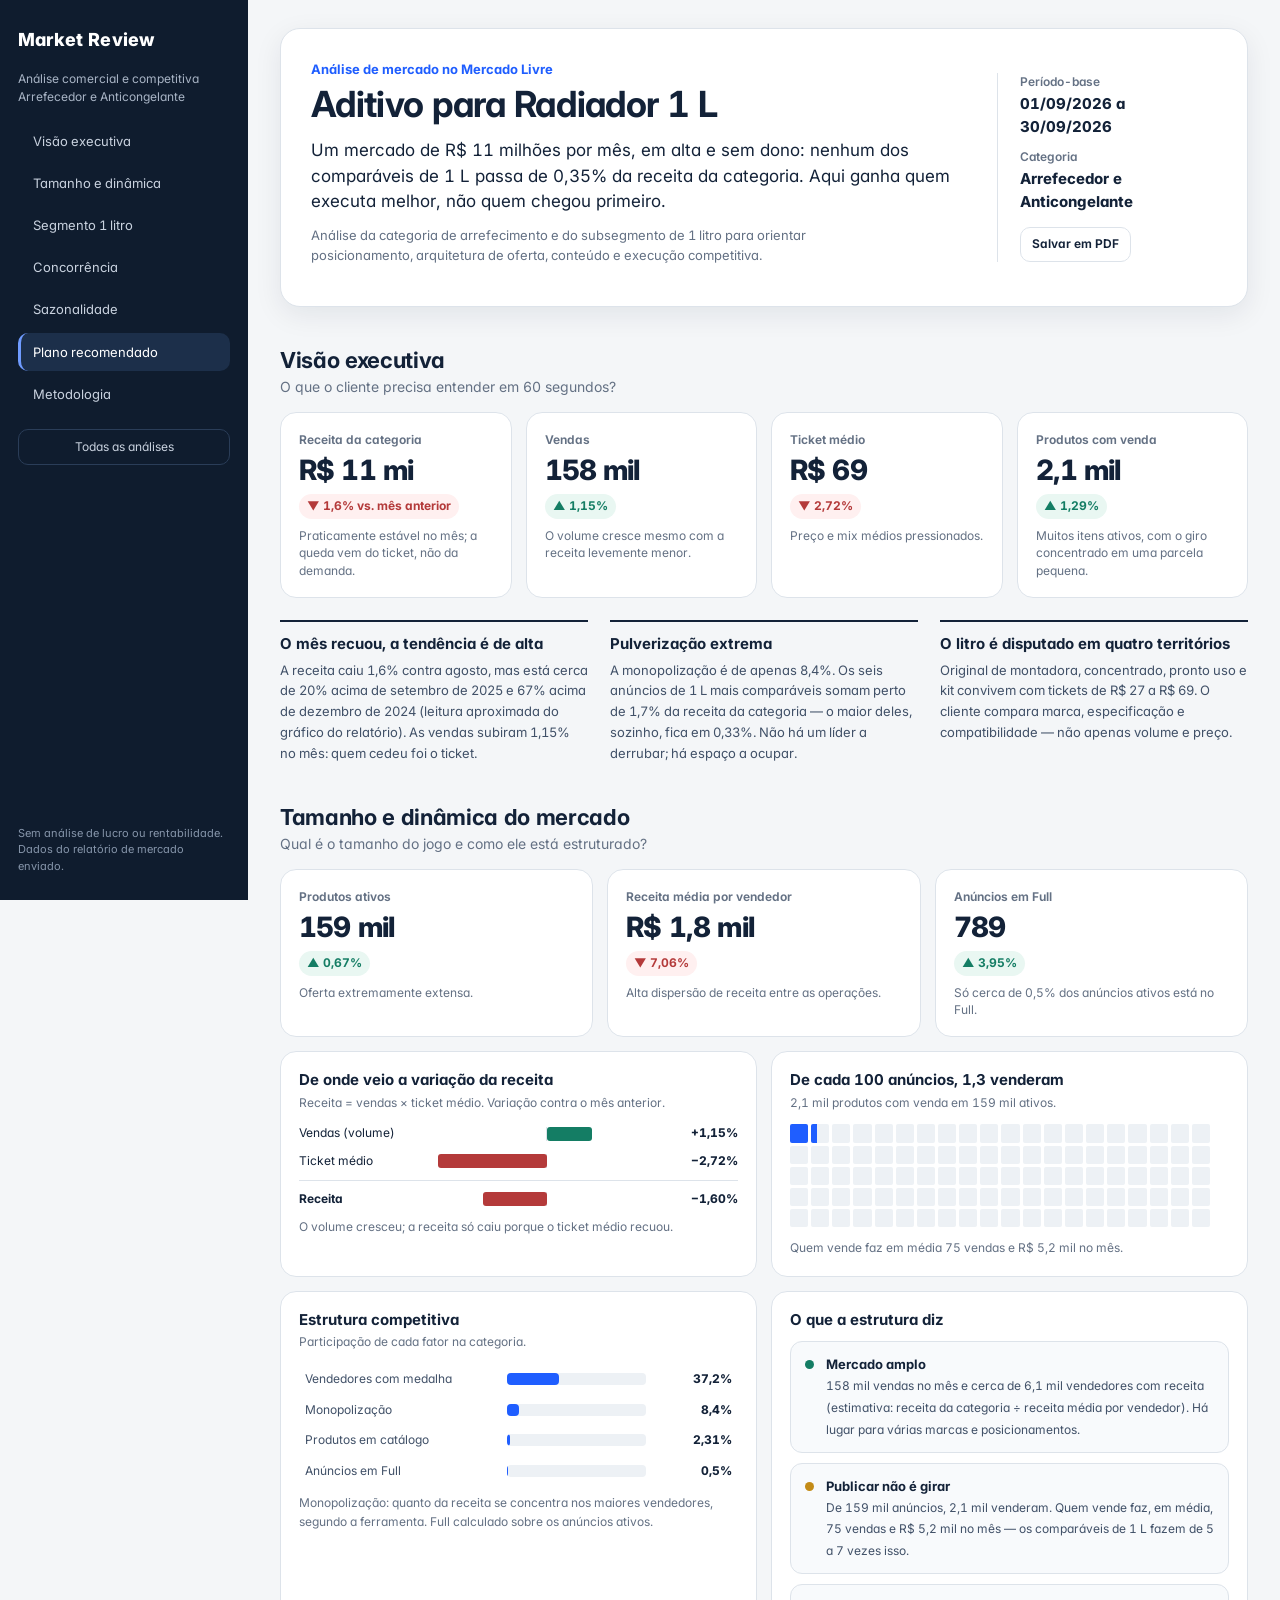
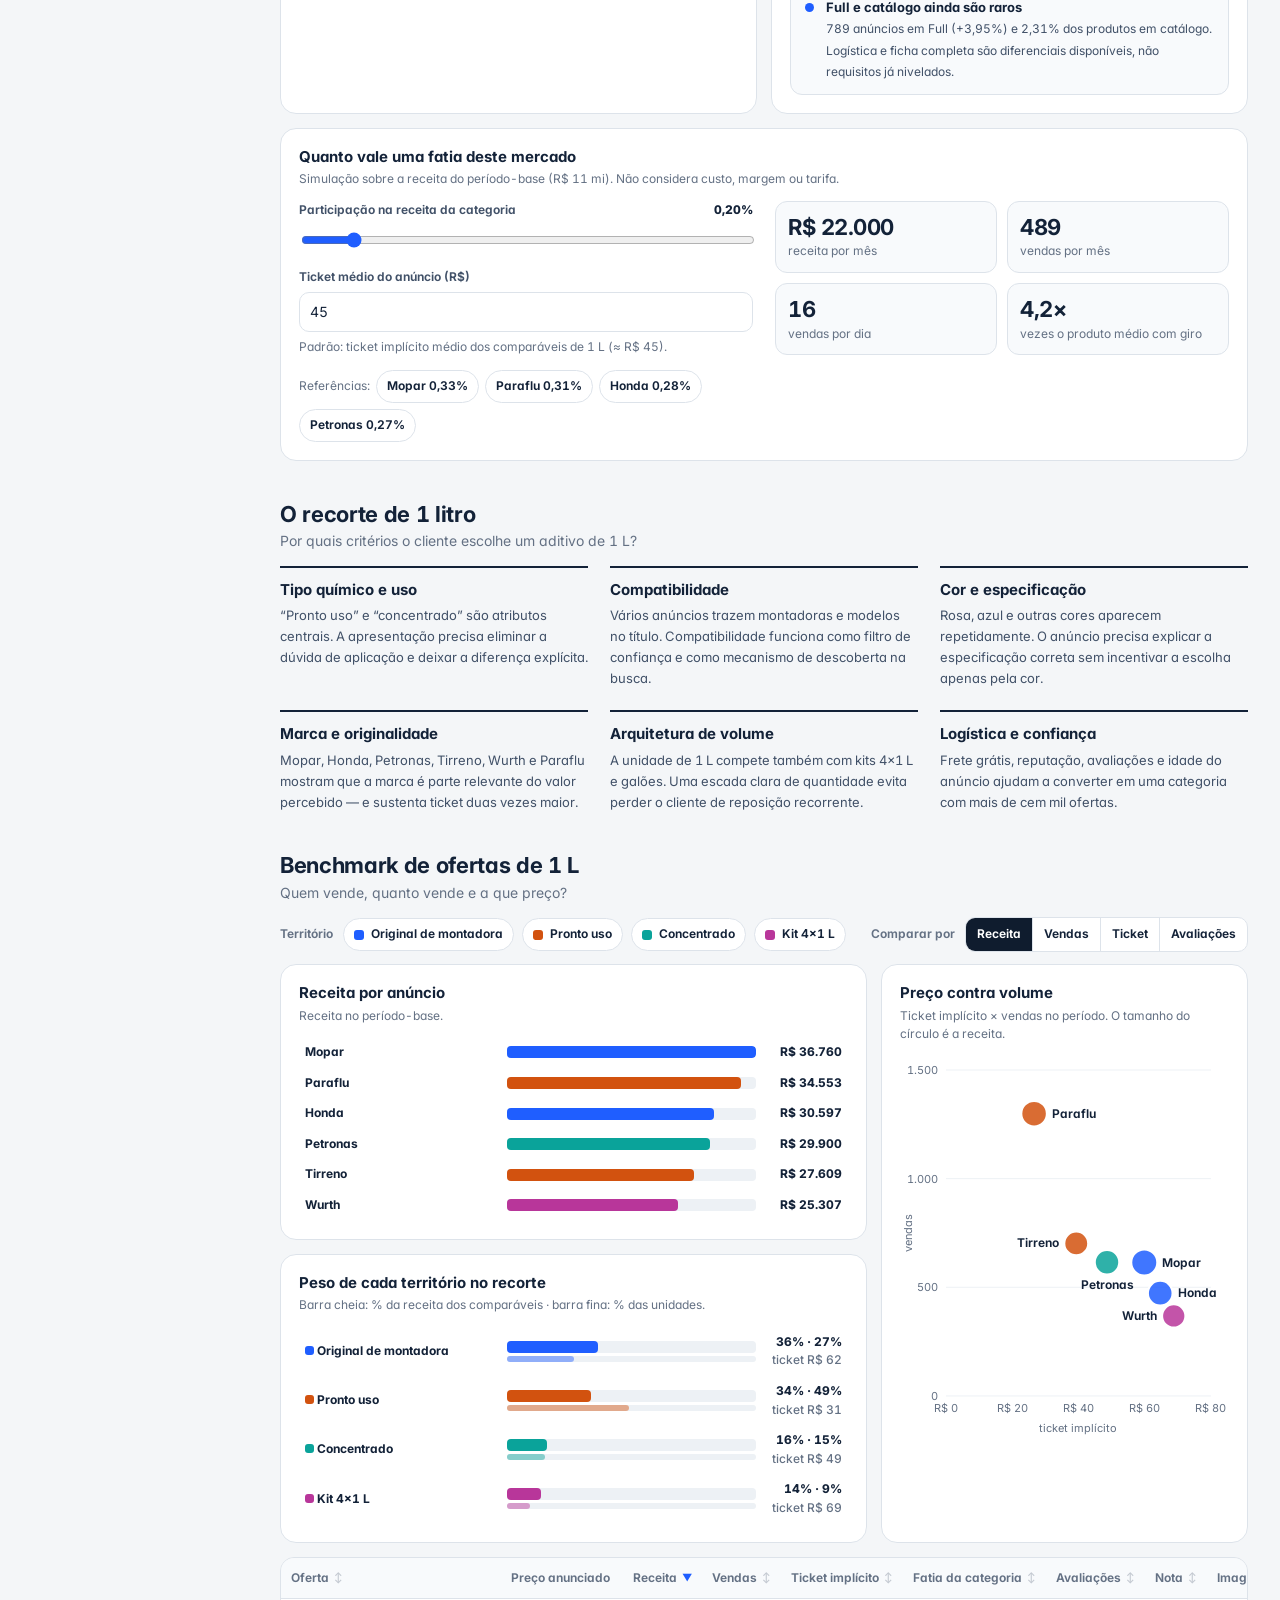
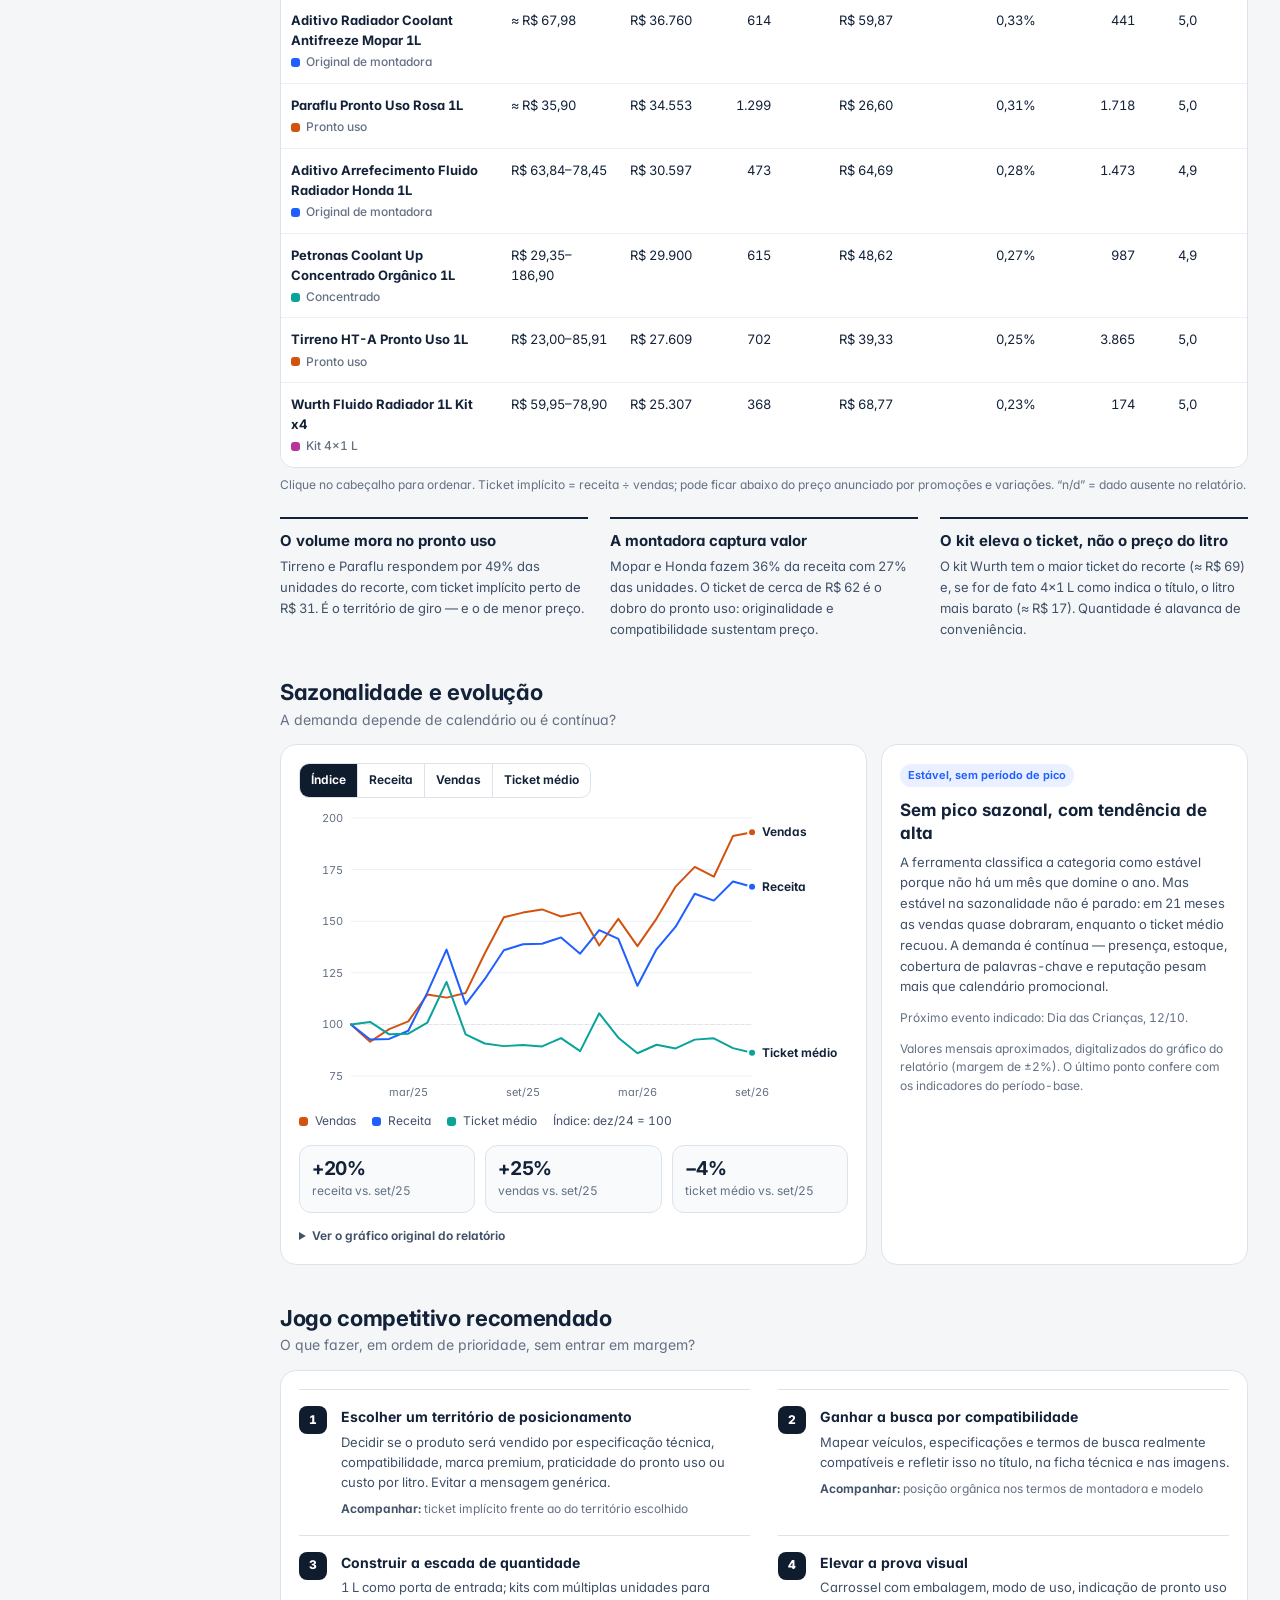
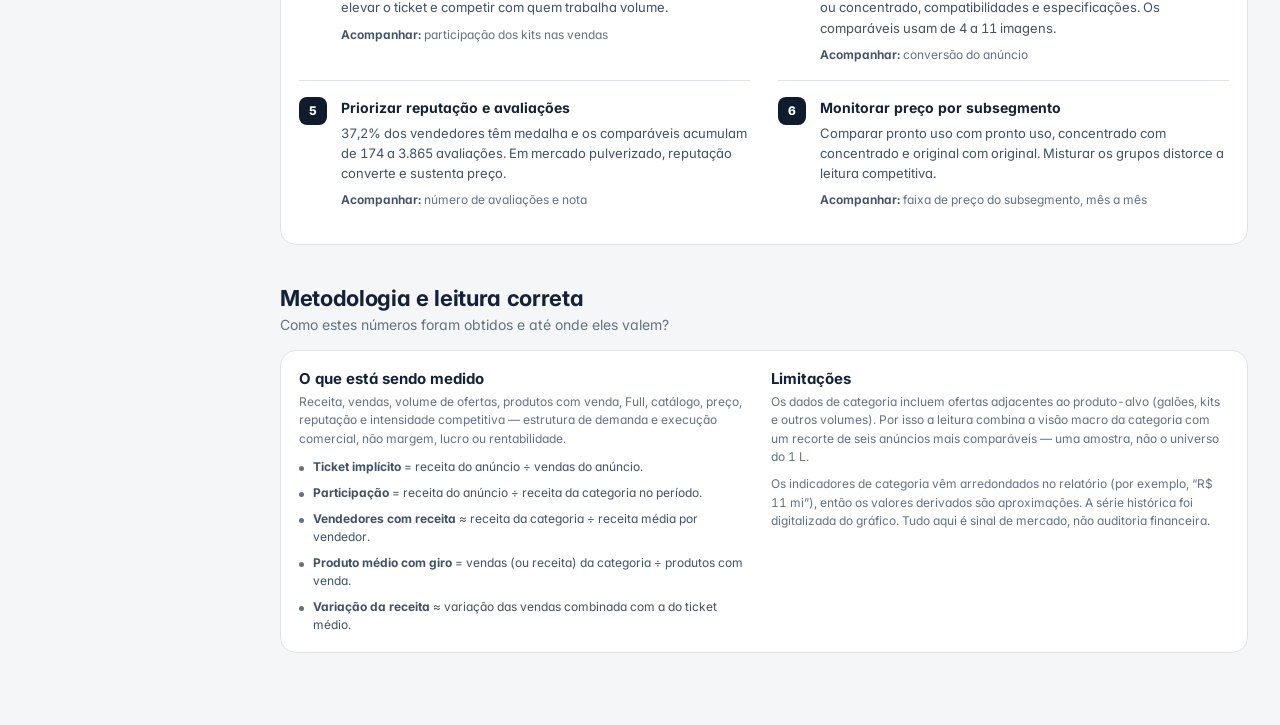
==== aditivo_radiador_1l.html @ 7c70fed5 "Publica análises de mercado interativas (radiador 1 L e lubrificante 200 ml) Site estático com índic" ====
<!doctype html>
<html lang="pt-BR">
<head>
<meta charset="utf-8">
<meta name="viewport" content="width=device-width,initial-scale=1">
<title>Aditivo para Radiador 1 L — Análise de Mercado</title>
<meta name="description" content="Análise de mercado da categoria Arrefecedor e Anticongelante e do subsegmento de 1 litro no Mercado Livre.">
<link rel="icon" href="data:image/svg+xml,%3Csvg xmlns=%27http://www.w3.org/2000/svg%27 viewBox=%270 0 32 32%27%3E%3Crect width=%2732%27 height=%2732%27 rx=%277%27 fill=%27%230f1c2e%27/%3E%3Cpath d=%27M7 22l6-7 5 4 7-9%27 fill=%27none%27 stroke=%27%236f9bff%27 stroke-width=%273%27 stroke-linecap=%27round%27 stroke-linejoin=%27round%27/%3E%3C/svg%3E">
<link rel="preconnect" href="https://fonts.googleapis.com">
<link rel="preconnect" href="https://fonts.gstatic.com" crossorigin>
<link href="https://fonts.googleapis.com/css2?family=Inter:wght@400;500;600;700;800&display=swap" rel="stylesheet">
<link rel="stylesheet" href="assets/css/style.css">
</head>
<body data-analise="radiador">
<div id="app"><noscript>Esta análise precisa de JavaScript para ser exibida.</noscript></div>
<script src="assets/js/data-radiador.js"></script>
<script src="assets/js/app.js"></script>
</body>
</html>
---- assets/css/style.css ----
/* Market Review — sistema visual (ver PADRAO_REUTILIZAVEL.md) */
:root{
  --bg:#f4f6f8;--paper:#fff;--ink:#132238;--ink2:#415168;--muted:#647184;--line:#dde3ea;--soft:#f8fafc;--track:#edf1f5;
  --blue:#1f5eff;--bluebg:#eaf0ff;--green:#147d64;--greenbg:#e9f7f2;--amber:#9a6500;--amberbg:#fff6df;--red:#b43a3a;--redbg:#fff0f0;
  --side:#0f1c2e;
  /* séries categóricas (validadas para daltonismo) */
  --s1:#1f5eff;--s2:#d2520f;--s3:#0aa39a;--s4:#b8369a;
  --r-lg:20px;--r:16px;--r-sm:10px;
  --shadow:0 8px 28px rgba(14,30,55,.08);
}
*{box-sizing:border-box}
html{scroll-behavior:smooth;-webkit-text-size-adjust:100%}
body{margin:0;font-family:Inter,ui-sans-serif,system-ui,-apple-system,"Segoe UI",Roboto,sans-serif;background:var(--bg);color:var(--ink);font-size:14px;line-height:1.55;font-feature-settings:"tnum" 1,"cv11" 1}
a{color:inherit}
h1,h2,h3,p{margin:0}
button{font:inherit;color:inherit}
:focus-visible{outline:2px solid var(--blue);outline-offset:2px;border-radius:6px}
.num{font-variant-numeric:tabular-nums}

/* ---------- estrutura ---------- */
.shell{display:grid;grid-template-columns:248px minmax(0,1fr);min-height:100vh}
.side{position:sticky;top:0;height:100vh;background:var(--side);color:#fff;padding:26px 18px;display:flex;flex-direction:column;gap:16px;overflow:auto}
.brand{font-weight:800;font-size:18px;letter-spacing:.01em;text-decoration:none;display:block}
.side .meta{font-size:12px;color:#a8b4c5;line-height:1.5}
.nav{display:flex;flex-direction:column;gap:4px}
.nav a{padding:9px 12px;border-radius:var(--r-sm);color:#c9d2df;font-size:13px;text-decoration:none;border-left:3px solid transparent}
.nav a:hover{background:#18283f;color:#fff}
.nav a.active{background:#1c2f4a;color:#fff;border-left-color:#6f9bff}
.side .back{font-size:12px;color:#c9d2df;text-decoration:none;padding:8px 12px;border:1px solid #2a3d58;border-radius:var(--r-sm);text-align:center}
.side .back:hover{background:#18283f;color:#fff}
.side .foot{margin-top:auto;font-size:11px;color:#8695aa;line-height:1.5}
.main{padding:28px 32px 72px;max-width:1320px;width:100%;margin:0 auto}

/* ---------- abertura ---------- */
.hero{background:var(--paper);border:1px solid var(--line);border-radius:var(--r-lg);padding:30px;box-shadow:var(--shadow);display:grid;grid-template-columns:minmax(0,1.5fr) minmax(220px,.5fr);gap:28px;align-items:start}
.hero .context{font-size:13px;font-weight:700;color:var(--blue)}
h1{font-size:clamp(26px,3.2vw,36px);line-height:1.08;letter-spacing:-.025em;margin:6px 0 14px}
.verdict{font-size:17px;line-height:1.5;color:var(--ink);max-width:62ch}
.hero .lede{color:var(--muted);max-width:68ch;margin-top:10px;font-size:13px}
.period{border-left:1px solid var(--line);padding-left:22px;display:grid;gap:10px}
.period dt{font-size:12px;color:var(--muted);font-weight:600}
.period dd{margin:0;font-weight:750;font-size:15px}
.hero-actions{display:flex;gap:8px;flex-wrap:wrap;margin-top:4px}

/* ---------- seções ---------- */
.section{margin-top:40px;scroll-margin-top:16px}
.section-head{margin-bottom:14px}
.section-head h2{font-size:22px;letter-spacing:-.015em;line-height:1.2}
.section-head .q{font-size:14px;color:var(--muted);margin-top:3px}
.grid{display:grid;gap:14px}
.g4{grid-template-columns:repeat(4,minmax(0,1fr))}
.g3{grid-template-columns:repeat(3,minmax(0,1fr))}
.g2{grid-template-columns:repeat(2,minmax(0,1fr))}
.g21{grid-template-columns:minmax(0,1.6fr) minmax(0,1fr)}
.mt{margin-top:14px}
.card{background:var(--paper);border:1px solid var(--line);border-radius:var(--r);padding:18px}
.card h3{font-size:15px;line-height:1.3;margin-bottom:4px}
.card .hint{font-size:12px;color:var(--muted);margin-bottom:12px}
.note{font-size:12px;color:var(--muted);line-height:1.55}

/* KPI */
.metric .label{font-size:12px;color:var(--muted);font-weight:650}
.metric .value{font-size:28px;font-weight:800;letter-spacing:-.03em;margin-top:6px;line-height:1.1}
.delta{display:inline-flex;align-items:center;gap:4px;font-size:12px;font-weight:700;margin-top:8px;padding:3px 8px;border-radius:999px}
.delta.down{color:var(--red);background:var(--redbg)}
.delta.up{color:var(--green);background:var(--greenbg)}
.delta.flat{color:var(--amber);background:var(--amberbg)}
.metric .sub{font-size:12px;color:var(--muted);margin-top:8px;line-height:1.45}

/* insights: texto corrido, sem caixa */
.insights{display:grid;grid-template-columns:repeat(3,minmax(0,1fr));gap:22px;margin-top:22px}
.insights article{border-top:2px solid var(--ink);padding-top:12px}
.insights h3{font-size:15px;margin-bottom:6px;line-height:1.3}
.insights p{font-size:13px;color:var(--ink2);line-height:1.6}

.callouts{display:grid;gap:10px}
.callout{display:flex;gap:12px;align-items:flex-start;padding:12px 14px;border-radius:12px;background:var(--soft);border:1px solid var(--line)}
.callout strong{display:block;font-size:13px}
.callout span{font-size:12px;color:var(--ink2);line-height:1.5}
.dot{width:9px;height:9px;border-radius:50%;margin-top:6px;flex:0 0 auto}
.dot.blue{background:var(--blue)}.dot.green{background:var(--green)}.dot.amber{background:#c38b17}.dot.red{background:var(--red)}

/* barras */
.barrow{display:grid;grid-template-columns:minmax(110px,190px) 1fr auto;gap:12px;align-items:center;padding:6px 6px;border-radius:8px}
.barrow:hover{background:var(--soft)}
.barlabel{font-size:12px;color:var(--ink2);white-space:nowrap;overflow:hidden;text-overflow:ellipsis}
.barlabel b{color:var(--ink)}
.bar{height:12px;background:var(--track);border-radius:4px;overflow:hidden}
.fill{height:100%;background:var(--blue);border-radius:0 4px 4px 0;transition:width .35s ease}
.barvalue{font-size:12px;font-weight:750;text-align:right;min-width:74px}
.barrow.is-target .barlabel b::after{content:" · alvo";color:var(--blue);font-weight:700}

/* decomposição (barras divergentes) */
.div-row{display:grid;grid-template-columns:120px 1fr 64px;gap:10px;align-items:center;margin:9px 0;font-size:12px}
.div-track{position:relative;height:14px;background:linear-gradient(var(--line),var(--line)) center/1px 100% no-repeat}
.div-bar{position:absolute;top:0;bottom:0;border-radius:3px}
.div-bar.neg{background:var(--red);right:50%}.div-bar.pos{background:var(--green);left:50%}
.div-row .v{font-weight:750;text-align:right}

/* waffle */
.waffle{display:grid;grid-template-columns:repeat(20,1fr);gap:3px;max-width:420px}
.waffle i{aspect-ratio:1;border-radius:2px;background:var(--track);display:block;position:relative;overflow:hidden}
.waffle i.on{background:var(--blue)}
.waffle i.part::after{content:"";position:absolute;inset:0;background:var(--blue);width:var(--w)}

/* controles */
.controls{display:flex;gap:8px;flex-wrap:wrap;align-items:center;margin-bottom:12px}
.controls .lbl{font-size:12px;color:var(--muted);font-weight:650;margin-right:2px}
.seg{display:inline-flex;border:1px solid var(--line);border-radius:var(--r-sm);overflow:hidden;background:#fff}
.seg button{border:0;background:transparent;padding:7px 11px;font-size:12px;font-weight:650;cursor:pointer;border-right:1px solid var(--line)}
.seg button:last-child{border-right:0}
.seg button[aria-pressed=true]{background:var(--side);color:#fff}
.btn{border:1px solid var(--line);background:#fff;padding:7px 11px;border-radius:var(--r-sm);font-size:12px;font-weight:650;cursor:pointer;text-decoration:none;display:inline-flex;align-items:center;gap:6px}
.btn:hover{border-color:#b9c4d2}
.chip{border:1px solid var(--line);background:#fff;padding:6px 10px;border-radius:999px;font-size:12px;font-weight:650;cursor:pointer;display:inline-flex;align-items:center;gap:7px}
.chip .sw{width:10px;height:10px;border-radius:3px;background:var(--c,#99a)}
.chip[aria-pressed=false]{opacity:.45}
.spacer{flex:1}

/* tabela */
.table-wrap{overflow:auto;border:1px solid var(--line);border-radius:14px;background:#fff}
.table{width:100%;border-collapse:collapse;min-width:980px}
.table th{font-size:12px;color:var(--muted);text-align:left;padding:0;border-bottom:1px solid var(--line);background:var(--soft);white-space:nowrap;font-weight:650}
.table th button{all:unset;cursor:pointer;display:flex;align-items:center;gap:5px;padding:11px 10px;width:100%;box-sizing:border-box}
.table th.r button{justify-content:flex-end}
.table th button:hover{color:var(--ink)}
.table th button:focus-visible{outline:2px solid var(--blue);outline-offset:-2px}
.table th .arrow{font-size:10px;opacity:.35}
.table th[aria-sort] .arrow{opacity:1;color:var(--blue)}
.table td{font-size:13px;padding:11px 10px;border-bottom:1px solid #edf0f4;vertical-align:top}
.table td.r{text-align:right;font-variant-numeric:tabular-nums;white-space:nowrap}
.table tr:last-child td{border-bottom:0}
.table tbody tr:hover td{background:var(--soft)}
.table tr.is-target td{background:#f5f8ff}
.table tr.is-target td:first-child{box-shadow:inset 3px 0 0 var(--blue)}
.table .offer{font-weight:700;min-width:200px}
.table .offer small{display:flex;align-items:center;gap:6px;font-weight:500;color:var(--muted);font-size:12px;margin-top:3px}
.sw{display:inline-block;width:9px;height:9px;border-radius:3px;background:var(--c,#99a);flex:0 0 auto}
.tag{display:inline-flex;padding:3px 8px;border-radius:999px;background:#f1f4f8;color:var(--ink2);font-weight:650;font-size:11px;white-space:nowrap}
.tag.blue{background:var(--bluebg);color:var(--blue)}
.nd{color:#9aa5b4}

/* gráficos SVG */
.chart{position:relative;width:100%}
.chart svg{display:block;width:100%;height:auto;overflow:visible}
.chart text{font-family:inherit;font-size:11px;fill:var(--muted)}
.chart .lab{fill:var(--ink);font-weight:650;font-size:12px}
.chart .grid line{stroke:var(--track)}
.chart .axis{stroke:var(--line)}
.legend{display:flex;gap:16px;flex-wrap:wrap;font-size:12px;color:var(--ink2);margin-top:8px}
.legend span{display:inline-flex;align-items:center;gap:7px}
#tip{position:fixed;z-index:50;pointer-events:none;background:#fff;border:1px solid var(--line);border-radius:10px;box-shadow:0 10px 30px rgba(14,30,55,.16);padding:10px 12px;font-size:12px;min-width:150px;max-width:280px;opacity:0;transition:opacity .12s}
#tip.show{opacity:1}
#tip b{display:block;font-size:12px;margin-bottom:4px}
#tip .row{display:flex;justify-content:space-between;gap:16px;color:var(--ink2)}
#tip .row strong{color:var(--ink);font-variant-numeric:tabular-nums}

.statline{display:grid;grid-template-columns:repeat(3,minmax(0,1fr));gap:10px;margin-top:14px}
.stat{padding:12px;border-radius:12px;background:var(--soft);border:1px solid var(--line)}
.stat b{display:block;font-size:19px;letter-spacing:-.02em;line-height:1.2}
.stat span{font-size:12px;color:var(--muted);line-height:1.4;display:block;margin-top:3px}

details.orig{margin-top:14px;font-size:12px;color:var(--muted)}
details.orig summary{cursor:pointer;font-weight:650;color:var(--ink2)}
details.orig img{width:100%;border:1px solid var(--line);border-radius:12px;margin-top:10px;display:block}

/* simuladores */
.sim{display:grid;grid-template-columns:minmax(0,1fr) minmax(0,1fr);gap:22px;align-items:start}
.field{display:grid;gap:6px;margin-bottom:14px}
.field label{font-size:12px;font-weight:650;color:var(--ink2);display:flex;justify-content:space-between;gap:10px}
.field label output{color:var(--ink);font-weight:800}
input[type=range]{width:100%;accent-color:var(--blue);height:24px}
input[type=number]{border:1px solid var(--line);border-radius:var(--r-sm);padding:8px 10px;font:inherit;width:100%;background:#fff;color:var(--ink)}
.presets{display:flex;gap:6px;flex-wrap:wrap}
.result{display:grid;grid-template-columns:repeat(2,minmax(0,1fr));gap:10px}
.result .stat b{font-size:22px}

/* plano */
.plan{display:grid;grid-template-columns:repeat(2,minmax(0,1fr));gap:0 28px;counter-reset:step}
.step{display:grid;grid-template-columns:30px 1fr;gap:12px;padding:16px 0;border-top:1px solid var(--line)}
.step .n{width:28px;height:28px;border-radius:8px;background:var(--side);color:#fff;display:grid;place-items:center;font-size:12px;font-weight:800}
.step strong{font-size:14px}
.step p{font-size:13px;color:var(--ink2);margin-top:4px;line-height:1.55}
.step .kpi{font-size:12px;color:var(--muted);margin-top:8px}
.step .kpi b{color:var(--ink2);font-weight:650}

.formulas{display:grid;gap:8px;margin:0;padding:0;list-style:none}
.formulas li{font-size:12px;color:var(--ink2);padding-left:14px;position:relative;line-height:1.5}
.formulas li::before{content:"";position:absolute;left:0;top:8px;width:5px;height:5px;border-radius:50%;background:var(--muted)}

/* índice */
.hub{max-width:1180px;margin:0 auto;padding:44px 28px 72px}
.hub-head h1{font-size:clamp(30px,4vw,44px)}
.hub-head p{color:var(--ink2);max-width:66ch;font-size:15px}
.hub-cards{display:grid;grid-template-columns:repeat(2,minmax(0,1fr));gap:18px;margin-top:28px}
.hub-card{display:block;text-decoration:none;background:#fff;border:1px solid var(--line);border-radius:var(--r-lg);padding:24px;box-shadow:var(--shadow);transition:transform .15s,border-color .15s}
.hub-card:hover{transform:translateY(-2px);border-color:#b9c4d2}
.hub-card .cat{font-size:13px;font-weight:700;color:var(--blue)}
.hub-card h2{font-size:23px;letter-spacing:-.02em;margin:4px 0 8px;line-height:1.2}
.hub-card p{font-size:13px;color:var(--ink2)}
.hub-card .mini{display:grid;grid-template-columns:repeat(3,auto);gap:18px;justify-content:start;margin-top:16px}
.hub-card .mini b{display:block;font-size:19px;letter-spacing:-.02em}
.hub-card .mini span{font-size:12px;color:var(--muted)}
.hub-card .spark{margin-top:16px}
.hub-card .go{display:inline-block;margin-top:14px;font-weight:700;color:var(--blue);font-size:13px}
.cmp td.r b{font-weight:750}
.cmp .win{color:var(--green);font-weight:750}

/* responsivo */
@media (max-width:1100px){.g4{grid-template-columns:repeat(2,minmax(0,1fr))}.g21,.sim{grid-template-columns:1fr}}
@media (max-width:900px){
  .shell{grid-template-columns:minmax(0,1fr)}.side{min-width:0}
  .side{position:sticky;top:0;z-index:20;height:auto;padding:10px 14px;gap:8px;flex-direction:row;align-items:center;overflow:visible}
  .side .meta,.side .foot{display:none}
  .brand{font-size:15px;white-space:nowrap}
  .nav{flex-direction:row;overflow-x:auto;gap:2px;flex:1;scrollbar-width:none}
  .nav a{white-space:nowrap;padding:7px 10px;border-left:0}
  .side .back{white-space:nowrap;padding:6px 9px}
  .main{padding:16px 14px 56px}
  .hero{grid-template-columns:1fr;padding:20px}
  .period{border-left:0;border-top:1px solid var(--line);padding:14px 0 0}
  .g3,.g2,.insights,.plan,.hub-cards,.statline{grid-template-columns:1fr}
  .section{scroll-margin-top:64px}
  .barrow{grid-template-columns:minmax(90px,130px) 1fr auto}
}
@media (max-width:520px){.g4{grid-template-columns:1fr}.result{grid-template-columns:1fr}.hub{padding:28px 16px 56px}}
@media (prefers-reduced-motion:reduce){*{transition:none!important;scroll-behavior:auto!important}}

/* impressão / PDF */
@media print{
  *{-webkit-print-color-adjust:exact;print-color-adjust:exact}
  body{background:#fff;font-size:11px}
  .g4{grid-template-columns:repeat(4,minmax(0,1fr))}.g3,.insights,.statline{grid-template-columns:repeat(3,minmax(0,1fr))}
  .g2,.plan,.hub-cards,.result{grid-template-columns:repeat(2,minmax(0,1fr))}
  .g21,.sim{grid-template-columns:minmax(0,1.5fr) minmax(0,1fr)}
  .hero{grid-template-columns:minmax(0,1.5fr) minmax(180px,.5fr);padding:20px}
  .period{border-left:1px solid var(--line);border-top:0;padding:0 0 0 18px}
  .metric .value{font-size:22px}.card{padding:14px}.table td{font-size:11px}
  .table .offer{min-width:120px}.table-wrap{overflow:visible}
  .table th{white-space:normal}.table th .arrow{display:none}.table td.r{white-space:nowrap}
  #tbl th:nth-child(n+9),#tbl td:nth-child(n+9){display:none}
  .section-head,h2,h3{break-after:avoid;page-break-after:avoid}
  .shell{display:block}.side,.hero-actions,.controls .btn,#tip,.no-print{display:none!important}
  .main{padding:0;max-width:none}
  .hero,.card,.hub-card{box-shadow:none}
  .section{margin-top:22px}.section-head{break-after:avoid}.insights{margin-top:14px;gap:14px}
  .card,.step,.insights article,.table tr{break-inside:avoid}
  details.orig{display:none}
  .table{min-width:0}.table td,.table th button{padding:6px}
  @page{margin:14mm}
}
.table .delta,.cmp .delta{margin-top:0;margin-left:6px}
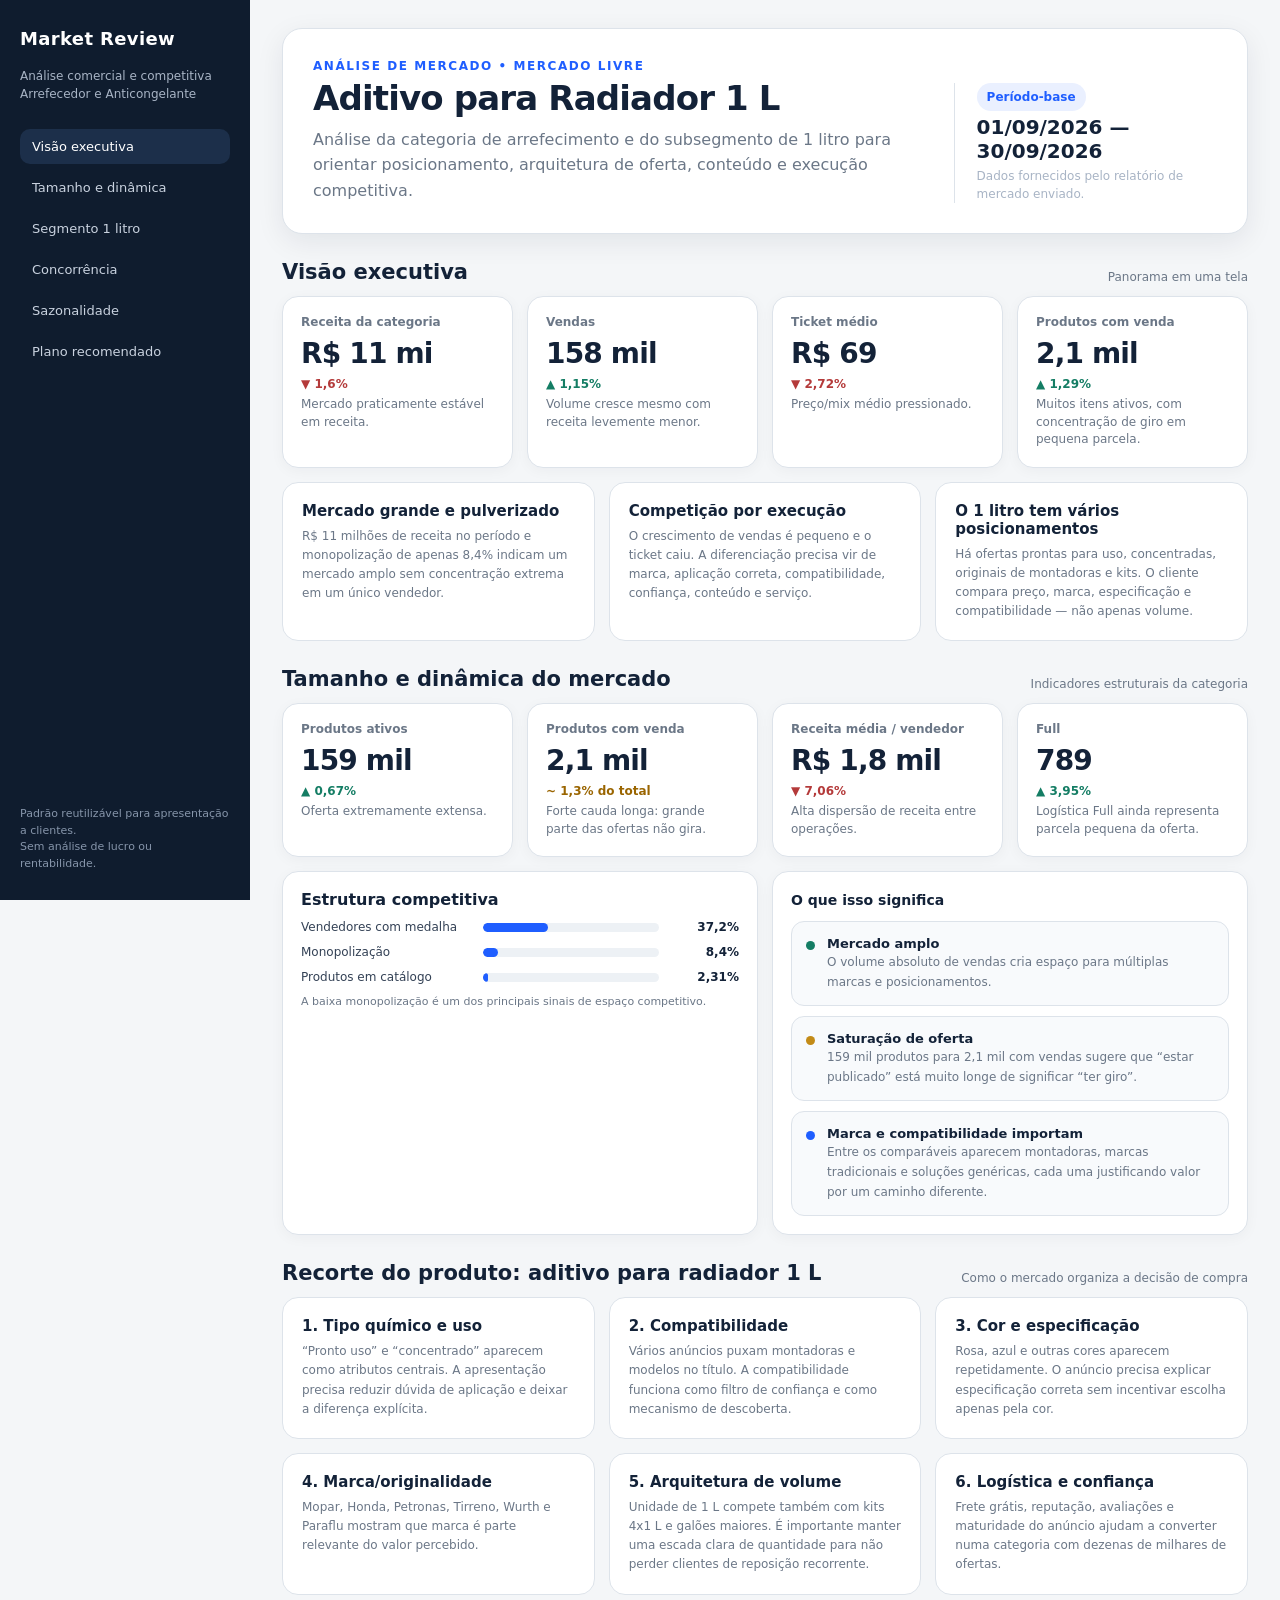
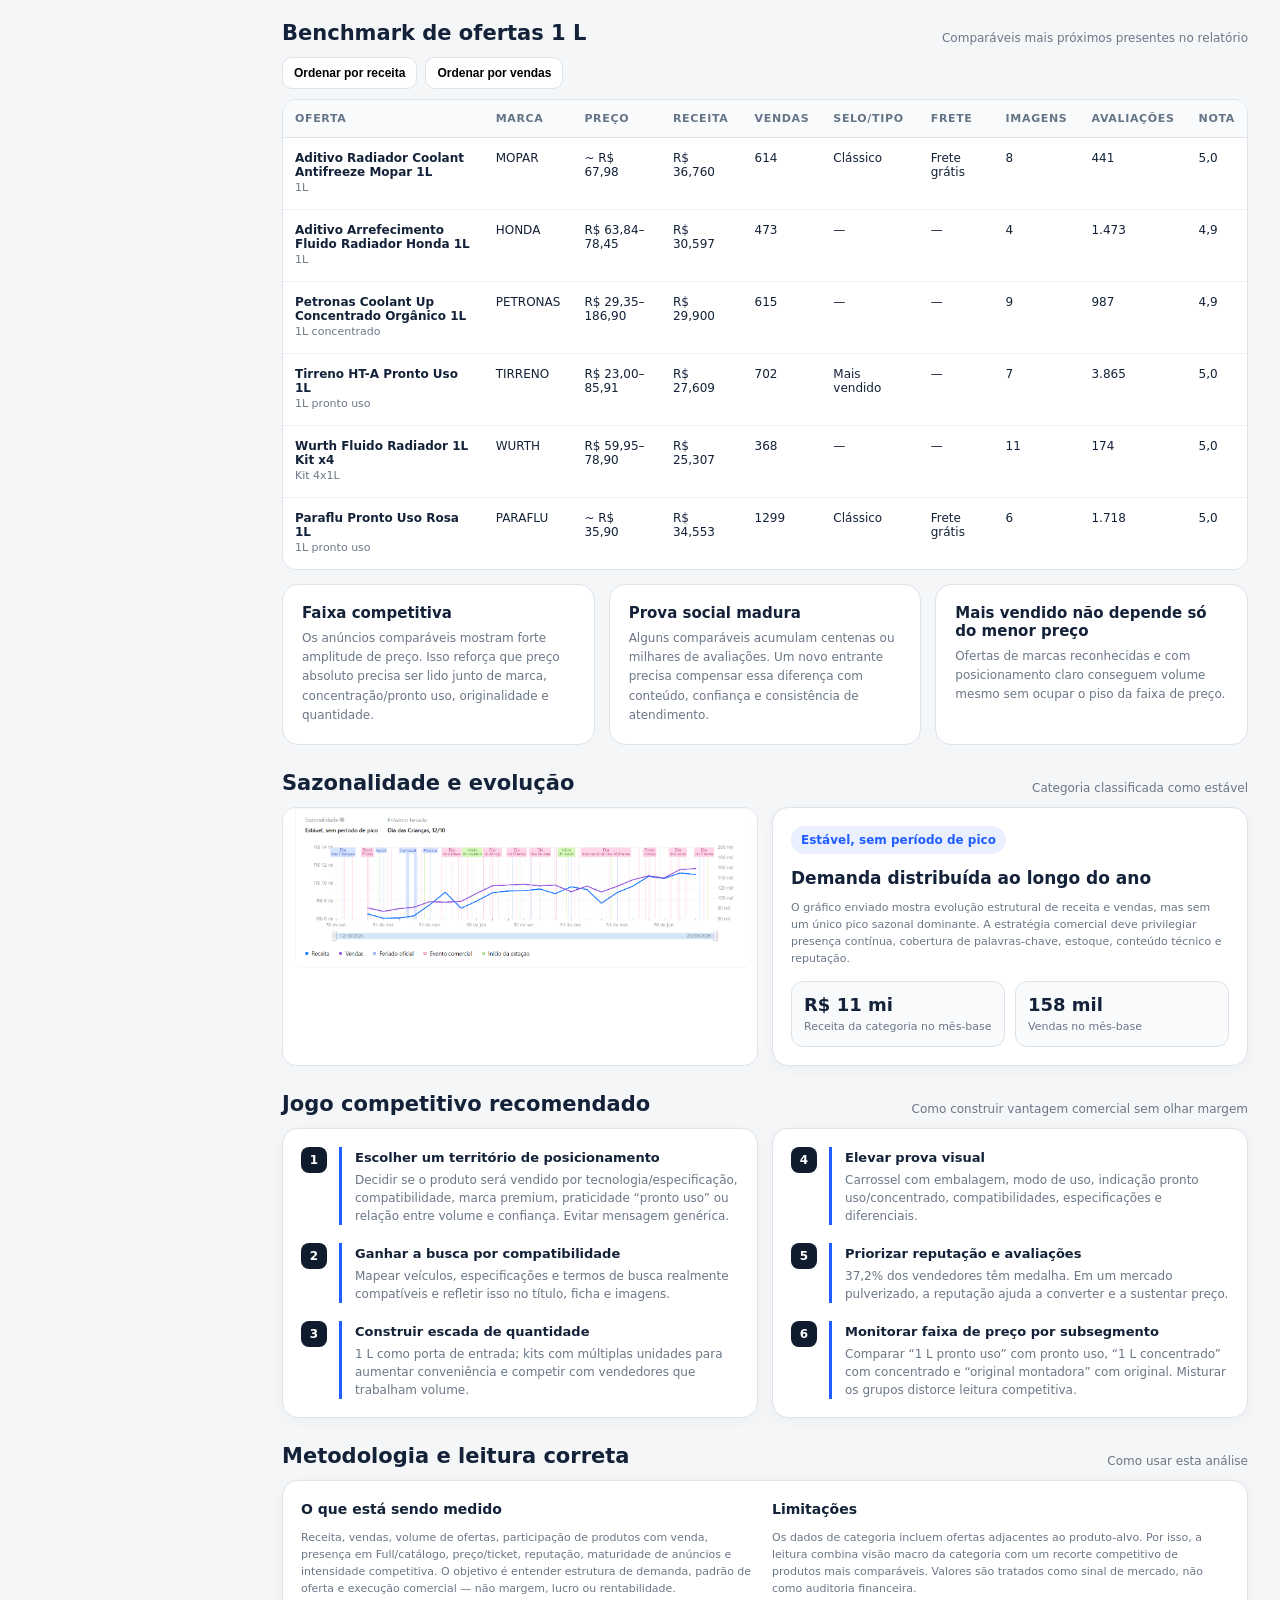
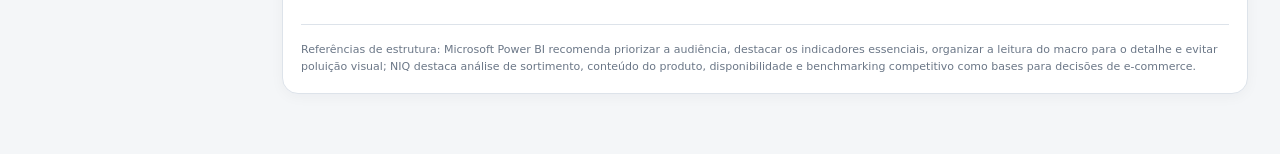
==== commit 913b8315: "Adiciona analises interativas de mercado" ====
--- a/aditivo_radiador_1l.html
+++ b/aditivo_radiador_1l.html
@@ -1,19 +1,18 @@
-<!doctype html>
-<html lang="pt-BR">
-<head>
-<meta charset="utf-8">
-<meta name="viewport" content="width=device-width,initial-scale=1">
-<title>Aditivo para Radiador 1 L — Análise de Mercado</title>
-<meta name="description" content="Análise de mercado da categoria Arrefecedor e Anticongelante e do subsegmento de 1 litro no Mercado Livre.">
-<link rel="icon" href="data:image/svg+xml,%3Csvg xmlns=%27http://www.w3.org/2000/svg%27 viewBox=%270 0 32 32%27%3E%3Crect width=%2732%27 height=%2732%27 rx=%277%27 fill=%27%230f1c2e%27/%3E%3Cpath d=%27M7 22l6-7 5 4 7-9%27 fill=%27none%27 stroke=%27%236f9bff%27 stroke-width=%273%27 stroke-linecap=%27round%27 stroke-linejoin=%27round%27/%3E%3C/svg%3E">
-<link rel="preconnect" href="https://fonts.googleapis.com">
-<link rel="preconnect" href="https://fonts.gstatic.com" crossorigin>
-<link href="https://fonts.googleapis.com/css2?family=Inter:wght@400;500;600;700;800&display=swap" rel="stylesheet">
-<link rel="stylesheet" href="assets/css/style.css">
-</head>
-<body data-analise="radiador">
-<div id="app"><noscript>Esta análise precisa de JavaScript para ser exibida.</noscript></div>
-<script src="assets/js/data-radiador.js"></script>
-<script src="assets/js/app.js"></script>
-</body>
-</html>
+<!doctype html><html lang="pt-BR"><head><meta charset="utf-8"><meta name="viewport" content="width=device-width,initial-scale=1"><title>Aditivo para Radiador 1 L — Análise de Mercado</title><style>
+:root{--bg:#f4f6f8;--paper:#ffffff;--ink:#132238;--muted:#6b7787;--line:#dde3ea;--blue:#1f5eff;--blue2:#eaf0ff;--green:#147d64;--greenbg:#e9f7f2;--amber:#9a6500;--amberbg:#fff6df;--red:#b43a3a;--redbg:#fff0f0;--purple:#6d48c5;--shadow:0 8px 28px rgba(14,30,55,.08);}
+*{box-sizing:border-box}html{scroll-behavior:smooth}body{margin:0;font-family:Inter,ui-sans-serif,system-ui,-apple-system,BlinkMacSystemFont,"Segoe UI",sans-serif;background:var(--bg);color:var(--ink)}
+a{color:inherit;text-decoration:none}.shell{display:grid;grid-template-columns:250px minmax(0,1fr);min-height:100vh}.side{position:sticky;top:0;height:100vh;background:#0f1c2e;color:#fff;padding:28px 20px;display:flex;flex-direction:column;gap:18px}.brand{font-weight:800;letter-spacing:.02em;font-size:18px}.meta{font-size:12px;color:#a8b4c5;line-height:1.5}.nav{display:flex;flex-direction:column;gap:6px;margin-top:8px}.nav a{padding:10px 12px;border-radius:10px;color:#c9d2df;font-size:13px}.nav a:hover,.nav a.active{background:#1c2f4a;color:#fff}.side .foot{margin-top:auto;font-size:11px;color:#8695aa;line-height:1.5}.main{padding:28px 32px 60px;max-width:1480px;width:100%;margin:0 auto}.hero{background:var(--paper);border:1px solid var(--line);border-radius:20px;padding:30px;box-shadow:var(--shadow);display:grid;grid-template-columns:1.4fr .6fr;gap:26px;align-items:end}.kicker{font-size:12px;font-weight:800;text-transform:uppercase;letter-spacing:.13em;color:var(--blue)}h1{font-size:34px;line-height:1.05;margin:8px 0 10px;letter-spacing:-.025em}.hero p{color:var(--muted);max-width:780px;margin:0;line-height:1.6}.period{border-left:1px solid var(--line);padding-left:22px}.period b{font-size:20px;display:block;margin:4px 0}.pill{display:inline-flex;align-items:center;gap:7px;border-radius:999px;padding:7px 10px;font-size:12px;font-weight:700;background:var(--blue2);color:var(--blue)}.section{margin-top:26px}.section-head{display:flex;justify-content:space-between;align-items:end;margin:0 0 12px}.section-head h2{font-size:21px;margin:0}.section-head p{font-size:12px;color:var(--muted);margin:0}.grid{display:grid;gap:14px}.g4{grid-template-columns:repeat(4,minmax(0,1fr))}.g3{grid-template-columns:repeat(3,minmax(0,1fr))}.g2{grid-template-columns:repeat(2,minmax(0,1fr))}.card{background:var(--paper);border:1px solid var(--line);border-radius:16px;padding:18px;box-shadow:0 3px 14px rgba(14,30,55,.04)}.metric .label{font-size:12px;color:var(--muted);font-weight:700}.metric .value{font-size:28px;font-weight:850;letter-spacing:-.03em;margin-top:8px}.delta{font-size:12px;font-weight:750;margin-top:7px}.down{color:var(--red)}.up{color:var(--green)}.flat{color:var(--amber)}.sub{font-size:12px;color:var(--muted);margin-top:5px;line-height:1.45}.callout{display:flex;gap:12px;align-items:flex-start;padding:14px;border-radius:13px;background:#f8fafc;border:1px solid var(--line)}.callout strong{display:block;font-size:13px}.callout span{font-size:12px;color:var(--muted);line-height:1.5}.dot{width:9px;height:9px;border-radius:50%;margin-top:5px;flex:0 0 auto}.dot.blue{background:var(--blue)}.dot.green{background:var(--green)}.dot.amber{background:#c38b17}.dot.red{background:var(--red)}.chart-card{padding:18px 18px 8px}.barrow{display:grid;grid-template-columns:170px 1fr 68px;gap:12px;align-items:center;margin:11px 0}.barlabel{font-size:12px;color:#334155;white-space:nowrap;overflow:hidden;text-overflow:ellipsis}.bar{height:9px;background:#edf1f5;border-radius:999px;overflow:hidden}.fill{height:100%;background:var(--blue);border-radius:999px}.barvalue{font-size:12px;font-weight:800;text-align:right}.legend{font-size:11px;color:var(--muted);margin-top:6px}.table-wrap{overflow:auto;border:1px solid var(--line);border-radius:14px}.table{width:100%;border-collapse:collapse;min-width:920px;background:#fff}.table th{font-size:11px;text-transform:uppercase;letter-spacing:.06em;color:#667487;text-align:left;padding:12px;border-bottom:1px solid var(--line);background:#f8fafc;position:sticky;top:0}.table td{font-size:12px;padding:13px 12px;border-bottom:1px solid #edf0f4;vertical-align:top}.table tr:last-child td{border-bottom:none}.tag{display:inline-flex;padding:5px 8px;border-radius:999px;background:#f1f4f8;color:#415168;font-weight:700;font-size:10px;white-space:nowrap}.tag.blue{background:var(--blue2);color:var(--blue)}.tag.green{background:var(--greenbg);color:var(--green)}.tag.amber{background:var(--amberbg);color:var(--amber)}.tag.red{background:var(--redbg);color:var(--red)}.insight{padding:19px;border-radius:16px;border:1px solid var(--line);background:#fff}.insight h3{font-size:15px;margin:0 0 7px}.insight p{font-size:12px;color:var(--muted);line-height:1.6;margin:0}.rank{display:flex;align-items:flex-start;gap:12px}.rank .n{width:26px;height:26px;border-radius:8px;background:#0f1c2e;color:#fff;display:grid;place-items:center;font-size:12px;font-weight:800;flex:0 0 auto}.action{border-left:3px solid var(--blue);padding-left:13px}.action strong{font-size:13px}.action p{font-size:12px;color:var(--muted);line-height:1.5;margin:5px 0 0}.imgbox{border-radius:14px;overflow:hidden;border:1px solid var(--line);background:#fff}.imgbox img{width:100%;display:block}.controls{display:flex;gap:8px;flex-wrap:wrap}.btn{border:1px solid var(--line);background:#fff;padding:8px 11px;border-radius:10px;font-size:12px;font-weight:750;cursor:pointer}.btn.active{background:#0f1c2e;color:#fff;border-color:#0f1c2e}.hidden{display:none!important}.note{font-size:11px;color:var(--muted);line-height:1.55}.source-list{font-size:11px;color:var(--muted);line-height:1.7;padding-left:18px}.score{height:12px;border-radius:999px;background:#edf1f5;overflow:hidden}.score span{display:block;height:100%;background:var(--green)}.mini-grid{display:grid;grid-template-columns:1fr 1fr;gap:10px}.mini{padding:12px;border-radius:12px;background:#f8fafc;border:1px solid var(--line)}.mini b{display:block;font-size:18px}.mini span{font-size:11px;color:var(--muted)}
+@media(max-width:1000px){.shell{grid-template-columns:1fr}.side{position:relative;height:auto;display:block}.nav{flex-direction:row;overflow:auto}.main{padding:20px}.hero{grid-template-columns:1fr}.period{border-left:0;border-top:1px solid var(--line);padding:18px 0 0}.g4{grid-template-columns:repeat(2,1fr)}.g3,.g2{grid-template-columns:1fr}.barrow{grid-template-columns:120px 1fr 58px}}
+@media(max-width:620px){.g4{grid-template-columns:1fr}.hero{padding:22px}h1{font-size:28px}.main{padding:14px}.side{padding:18px}.section-head{align-items:flex-start;gap:5px;flex-direction:column}}
+</style></head><body><div class="shell"><aside class="side"><div class="brand">Market Review</div><div class="meta">Análise comercial e competitiva<br>Arrefecedor e Anticongelante</div><nav class="nav"><a href="#visao">Visão executiva</a><a href="#mercado">Tamanho e dinâmica</a><a href="#produto">Segmento 1 litro</a><a href="#concorrencia">Concorrência</a><a href="#sazonalidade">Sazonalidade</a><a href="#estrategia">Plano recomendado</a></nav><div class="foot">Padrão reutilizável para apresentação a clientes.<br>Sem análise de lucro ou rentabilidade.</div></aside><main class="main"><div class="hero"><div><div class="kicker">Análise de mercado • Mercado Livre</div><h1>Aditivo para Radiador 1 L</h1><p>Análise da categoria de arrefecimento e do subsegmento de 1 litro para orientar posicionamento, arquitetura de oferta, conteúdo e execução competitiva.</p></div><div class="period"><span class="pill">Período-base</span><b>01/09/2026 — 30/09/2026</b><div class="meta">Dados fornecidos pelo relatório de mercado enviado.</div></div></div><section class="section" id="visao"><div class="section-head"><h2>Visão executiva</h2><p>Panorama em uma tela</p></div><div class="grid g4"><div class="card metric"><div class="label">Receita da categoria</div><div class="value">R$ 11 mi</div><div class="delta down">▼ 1,6%</div><div class="sub">Mercado praticamente estável em receita.</div></div><div class="card metric"><div class="label">Vendas</div><div class="value">158 mil</div><div class="delta up">▲ 1,15%</div><div class="sub">Volume cresce mesmo com receita levemente menor.</div></div><div class="card metric"><div class="label">Ticket médio</div><div class="value">R$ 69</div><div class="delta down">▼ 2,72%</div><div class="sub">Preço/mix médio pressionado.</div></div><div class="card metric"><div class="label">Produtos com venda</div><div class="value">2,1 mil</div><div class="delta up">▲ 1,29%</div><div class="sub">Muitos itens ativos, com concentração de giro em pequena parcela.</div></div></div><div class="grid g3" style="margin-top:14px"><div class="insight"><h3>Mercado grande e pulverizado</h3><p>R$ 11 milhões de receita no período e monopolização de apenas 8,4% indicam um mercado amplo sem concentração extrema em um único vendedor.</p></div><div class="insight"><h3>Competição por execução</h3><p>O crescimento de vendas é pequeno e o ticket caiu. A diferenciação precisa vir de marca, aplicação correta, compatibilidade, confiança, conteúdo e serviço.</p></div><div class="insight"><h3>O 1 litro tem vários posicionamentos</h3><p>Há ofertas prontas para uso, concentradas, originais de montadoras e kits. O cliente compara preço, marca, especificação e compatibilidade — não apenas volume.</p></div></div></section><section class="section" id="mercado"><div class="section-head"><h2>Tamanho e dinâmica do mercado</h2><p>Indicadores estruturais da categoria</p></div><div class="grid g4"><div class="card metric"><div class="label">Produtos ativos</div><div class="value">159 mil</div><div class="delta up">▲ 0,67%</div><div class="sub">Oferta extremamente extensa.</div></div><div class="card metric"><div class="label">Produtos com venda</div><div class="value">2,1 mil</div><div class="delta flat">~ 1,3% do total</div><div class="sub">Forte cauda longa: grande parte das ofertas não gira.</div></div><div class="card metric"><div class="label">Receita média / vendedor</div><div class="value">R$ 1,8 mil</div><div class="delta down">▼ 7,06%</div><div class="sub">Alta dispersão de receita entre operações.</div></div><div class="card metric"><div class="label">Full</div><div class="value">789</div><div class="delta up">▲ 3,95%</div><div class="sub">Logística Full ainda representa parcela pequena da oferta.</div></div></div><div class="grid g2" style="margin-top:14px"><div class="card chart-card"><b>Estrutura competitiva</b><div class="barrow"><div class="barlabel" title="Vendedores com medalha">Vendedores com medalha</div><div class="bar"><div class="fill" style="width:37.2%"></div></div><div class="barvalue">37,2%</div></div><div class="barrow"><div class="barlabel" title="Monopolização">Monopolização</div><div class="bar"><div class="fill" style="width:8.4%"></div></div><div class="barvalue">8,4%</div></div><div class="barrow"><div class="barlabel" title="Produtos em catálogo">Produtos em catálogo</div><div class="bar"><div class="fill" style="width:3.0%"></div></div><div class="barvalue">2,31%</div></div><div class="legend">A baixa monopolização é um dos principais sinais de espaço competitivo.</div></div><div class="card"><b style="font-size:14px">O que isso significa</b><div style="margin-top:12px;display:grid;gap:10px"><div class="callout"><span class="dot green"></span><div><strong>Mercado amplo</strong><span>O volume absoluto de vendas cria espaço para múltiplas marcas e posicionamentos.</span></div></div><div class="callout"><span class="dot amber"></span><div><strong>Saturação de oferta</strong><span>159 mil produtos para 2,1 mil com vendas sugere que “estar publicado” está muito longe de significar “ter giro”.</span></div></div><div class="callout"><span class="dot blue"></span><div><strong>Marca e compatibilidade importam</strong><span>Entre os comparáveis aparecem montadoras, marcas tradicionais e soluções genéricas, cada uma justificando valor por um caminho diferente.</span></div></div></div></div></div></section><section class="section" id="produto"><div class="section-head"><h2>Recorte do produto: aditivo para radiador 1 L</h2><p>Como o mercado organiza a decisão de compra</p></div><div class="grid g3"><div class="insight"><h3>1. Tipo químico e uso</h3><p>“Pronto uso” e “concentrado” aparecem como atributos centrais. A apresentação precisa reduzir dúvida de aplicação e deixar a diferença explícita.</p></div><div class="insight"><h3>2. Compatibilidade</h3><p>Vários anúncios puxam montadoras e modelos no título. A compatibilidade funciona como filtro de confiança e como mecanismo de descoberta.</p></div><div class="insight"><h3>3. Cor e especificação</h3><p>Rosa, azul e outras cores aparecem repetidamente. O anúncio precisa explicar especificação correta sem incentivar escolha apenas pela cor.</p></div></div><div class="grid g3" style="margin-top:14px"><div class="insight"><h3>4. Marca/originalidade</h3><p>Mopar, Honda, Petronas, Tirreno, Wurth e Paraflu mostram que marca é parte relevante do valor percebido.</p></div><div class="insight"><h3>5. Arquitetura de volume</h3><p>Unidade de 1 L compete também com kits 4x1 L e galões maiores. É importante manter uma escada clara de quantidade para não perder clientes de reposição recorrente.</p></div><div class="insight"><h3>6. Logística e confiança</h3><p>Frete grátis, reputação, avaliações e maturidade do anúncio ajudam a converter numa categoria com dezenas de milhares de ofertas.</p></div></div></section><section class="section" id="concorrencia"><div class="section-head"><h2>Benchmark de ofertas 1 L</h2><p>Comparáveis mais próximos presentes no relatório</p></div><div class="controls" style="margin-bottom:10px"><button class="btn" onclick="sortTable('radtable',3,true)">Ordenar por receita</button><button class="btn" onclick="sortTable('radtable',4,true)">Ordenar por vendas</button></div><div class="table-wrap"><table class="table" id="radtable"><thead><tr><th>Oferta</th><th>Marca</th><th>Preço</th><th>Receita</th><th>Vendas</th><th>Selo/tipo</th><th>Frete</th><th>Imagens</th><th>Avaliações</th><th>Nota</th></tr></thead><tbody><tr><td><b>Aditivo Radiador Coolant Antifreeze Mopar 1L</b><div class="note">1L</div></td><td>MOPAR</td><td>~ R$ 67,98</td><td data-sort="36760">R$ 36,760</td><td data-sort="614">614</td><td>Clássico</td><td>Frete grátis</td><td>8</td><td>441</td><td>5,0</td></tr><tr><td><b>Aditivo Arrefecimento Fluido Radiador Honda 1L</b><div class="note">1L</div></td><td>HONDA</td><td>R$ 63,84–78,45</td><td data-sort="30597">R$ 30,597</td><td data-sort="473">473</td><td>—</td><td>—</td><td>4</td><td>1.473</td><td>4,9</td></tr><tr><td><b>Petronas Coolant Up Concentrado Orgânico 1L</b><div class="note">1L concentrado</div></td><td>PETRONAS</td><td>R$ 29,35–186,90</td><td data-sort="29900">R$ 29,900</td><td data-sort="615">615</td><td>—</td><td>—</td><td>9</td><td>987</td><td>4,9</td></tr><tr><td><b>Tirreno HT-A Pronto Uso 1L</b><div class="note">1L pronto uso</div></td><td>TIRRENO</td><td>R$ 23,00–85,91</td><td data-sort="27609">R$ 27,609</td><td data-sort="702">702</td><td>Mais vendido</td><td>—</td><td>7</td><td>3.865</td><td>5,0</td></tr><tr><td><b>Wurth Fluido Radiador 1L Kit x4</b><div class="note">Kit 4x1L</div></td><td>WURTH</td><td>R$ 59,95–78,90</td><td data-sort="25307">R$ 25,307</td><td data-sort="368">368</td><td>—</td><td>—</td><td>11</td><td>174</td><td>5,0</td></tr><tr><td><b>Paraflu Pronto Uso Rosa 1L</b><div class="note">1L pronto uso</div></td><td>PARAFLU</td><td>~ R$ 35,90</td><td data-sort="34553">R$ 34,553</td><td data-sort="1299">1299</td><td>Clássico</td><td>Frete grátis</td><td>6</td><td>1.718</td><td>5,0</td></tr></tbody></table></div><div class="grid g3" style="margin-top:14px"><div class="insight"><h3>Faixa competitiva</h3><p>Os anúncios comparáveis mostram forte amplitude de preço. Isso reforça que preço absoluto precisa ser lido junto de marca, concentração/pronto uso, originalidade e quantidade.</p></div><div class="insight"><h3>Prova social madura</h3><p>Alguns comparáveis acumulam centenas ou milhares de avaliações. Um novo entrante precisa compensar essa diferença com conteúdo, confiança e consistência de atendimento.</p></div><div class="insight"><h3>Mais vendido não depende só do menor preço</h3><p>Ofertas de marcas reconhecidas e com posicionamento claro conseguem volume mesmo sem ocupar o piso da faixa de preço.</p></div></div></section><section class="section" id="sazonalidade"><div class="section-head"><h2>Sazonalidade e evolução</h2><p>Categoria classificada como estável</p></div><div class="grid g2"><div class="imgbox"><img src="[data-uri]" alt="Sazonalidade da categoria de aditivos para radiador"></div><div class="card"><span class="pill">Estável, sem período de pico</span><h3 style="font-size:17px;margin:14px 0 8px">Demanda distribuída ao longo do ano</h3><p class="note">O gráfico enviado mostra evolução estrutural de receita e vendas, mas sem um único pico sazonal dominante. A estratégia comercial deve privilegiar presença contínua, cobertura de palavras-chave, estoque, conteúdo técnico e reputação.</p><div class="mini-grid" style="margin-top:14px"><div class="mini"><b>R$ 11 mi</b><span>Receita da categoria no mês-base</span></div><div class="mini"><b>158 mil</b><span>Vendas no mês-base</span></div></div></div></div></section><section class="section" id="estrategia"><div class="section-head"><h2>Jogo competitivo recomendado</h2><p>Como construir vantagem comercial sem olhar margem</p></div><div class="grid g2"><div class="card"><div class="rank"><div class="n">1</div><div class="action"><strong>Escolher um território de posicionamento</strong><p>Decidir se o produto será vendido por tecnologia/especificação, compatibilidade, marca premium, praticidade “pronto uso” ou relação entre volume e confiança. Evitar mensagem genérica.</p></div></div><div class="rank" style="margin-top:18px"><div class="n">2</div><div class="action"><strong>Ganhar a busca por compatibilidade</strong><p>Mapear veículos, especificações e termos de busca realmente compatíveis e refletir isso no título, ficha e imagens.</p></div></div><div class="rank" style="margin-top:18px"><div class="n">3</div><div class="action"><strong>Construir escada de quantidade</strong><p>1 L como porta de entrada; kits com múltiplas unidades para aumentar conveniência e competir com vendedores que trabalham volume.</p></div></div></div><div class="card"><div class="rank"><div class="n">4</div><div class="action"><strong>Elevar prova visual</strong><p>Carrossel com embalagem, modo de uso, indicação pronto uso/concentrado, compatibilidades, especificações e diferenciais.</p></div></div><div class="rank" style="margin-top:18px"><div class="n">5</div><div class="action"><strong>Priorizar reputação e avaliações</strong><p>37,2% dos vendedores têm medalha. Em um mercado pulverizado, a reputação ajuda a converter e a sustentar preço.</p></div></div><div class="rank" style="margin-top:18px"><div class="n">6</div><div class="action"><strong>Monitorar faixa de preço por subsegmento</strong><p>Comparar “1 L pronto uso” com pronto uso, “1 L concentrado” com concentrado e “original montadora” com original. Misturar os grupos distorce leitura competitiva.</p></div></div></div></div></section><section class="section" id="metodologia"><div class="section-head"><h2>Metodologia e leitura correta</h2><p>Como usar esta análise</p></div><div class="card"><div class="grid g2"><div><b style="font-size:14px">O que está sendo medido</b><p class="note">Receita, vendas, volume de ofertas, participação de produtos com venda, presença em Full/catálogo, preço/ticket, reputação, maturidade de anúncios e intensidade competitiva. O objetivo é entender estrutura de demanda, padrão de oferta e execução comercial — não margem, lucro ou rentabilidade.</p></div><div><b style="font-size:14px">Limitações</b><p class="note">Os dados de categoria incluem ofertas adjacentes ao produto-alvo. Por isso, a leitura combina visão macro da categoria com um recorte competitivo de produtos mais comparáveis. Valores são tratados como sinal de mercado, não como auditoria financeira.</p></div></div><hr style="border:0;border-top:1px solid var(--line);margin:16px 0"><div class="note">Referências de estrutura: Microsoft Power BI recomenda priorizar a audiência, destacar os indicadores essenciais, organizar a leitura do macro para o detalhe e evitar poluição visual; NIQ destaca análise de sortimento, conteúdo do produto, disponibilidade e benchmarking competitivo como bases para decisões de e-commerce.</div></div></section><script>
+function setFilter(group, value){
+  document.querySelectorAll(`[data-group="${group}"]`).forEach(el=>el.classList.toggle('hidden', value!=='all' && el.dataset.kind!==value));
+  document.querySelectorAll(`[data-filter-group="${group}"]`).forEach(btn=>btn.classList.toggle('active', btn.dataset.value===value));
+}
+function sortTable(tableId, col, numeric=false){
+  const tbody=document.querySelector(`#${tableId} tbody`); const rows=[...tbody.querySelectorAll('tr')];
+  const dir=tbody.dataset.dir==='asc'?'desc':'asc'; tbody.dataset.dir=dir;
+  rows.sort((a,b)=>{let av=a.children[col].dataset.sort||a.children[col].innerText;let bv=b.children[col].dataset.sort||b.children[col].innerText;if(numeric){av=parseFloat(av)||0;bv=parseFloat(bv)||0;return dir==='asc'?av-bv:bv-av}return dir==='asc'?av.localeCompare(bv):bv.localeCompare(av)});rows.forEach(r=>tbody.appendChild(r));
+}
+const navs=[...document.querySelectorAll('.nav a')]; const obs=new IntersectionObserver(entries=>{entries.forEach(e=>{if(e.isIntersecting){navs.forEach(n=>n.classList.toggle('active',n.getAttribute('href')==='#'+e.target.id))}})},{rootMargin:'-25% 0px -65% 0px'}); document.querySelectorAll('section[id]').forEach(s=>obs.observe(s));
+</script></main></div></body></html>
